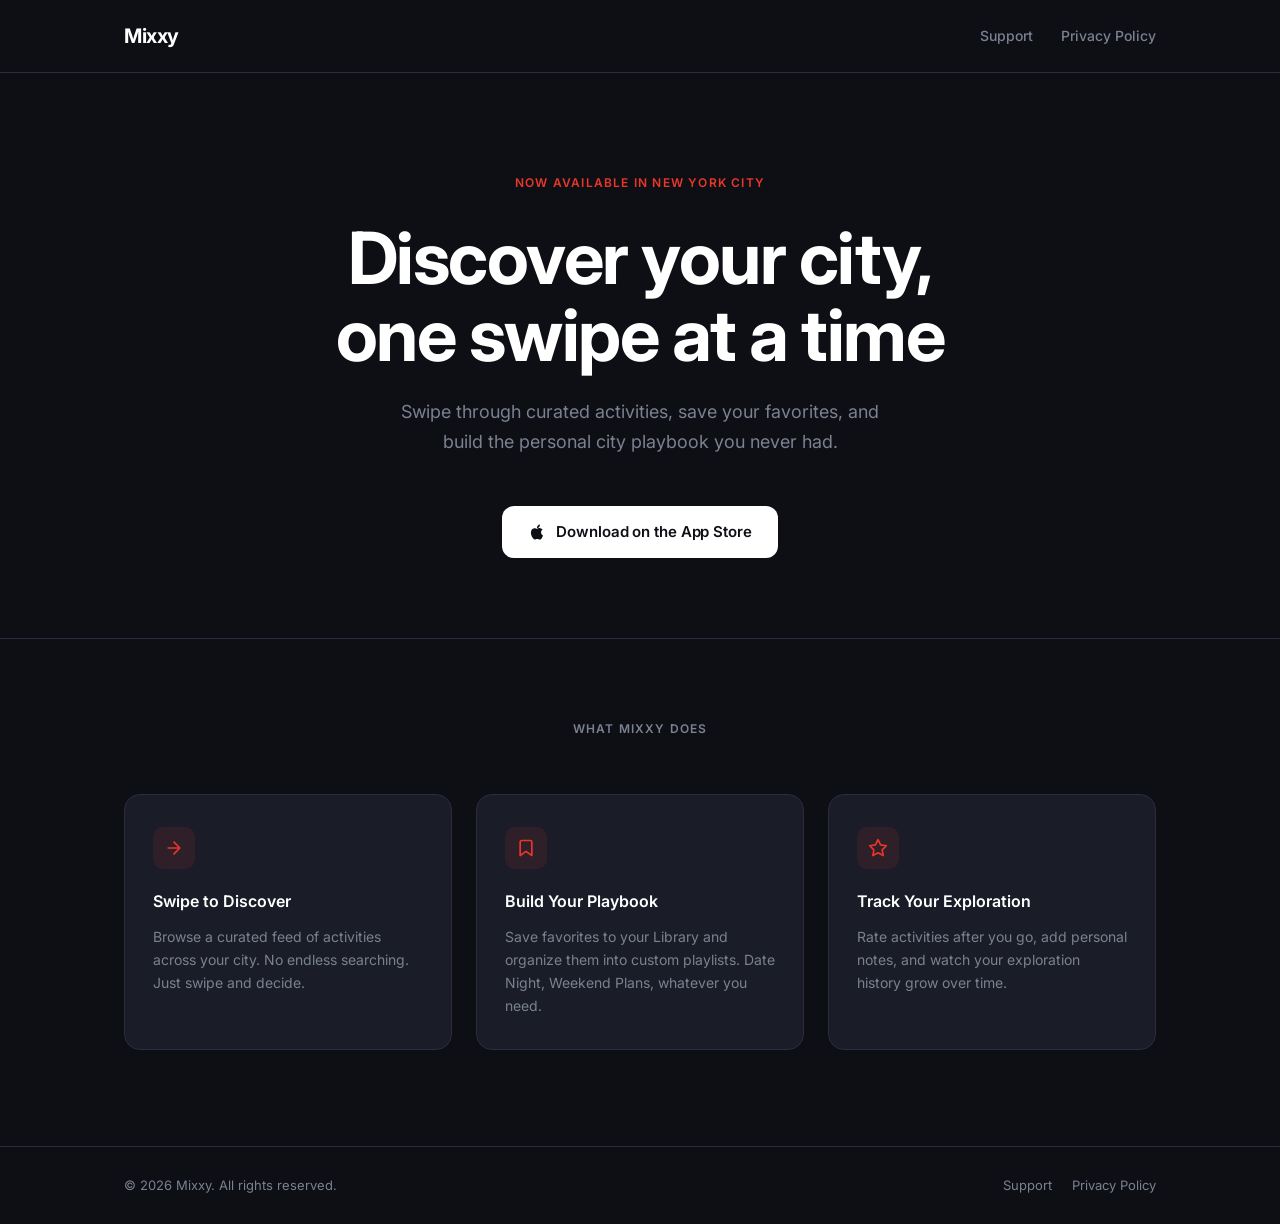
==== index.html @ 192c0338 "feat(pages): add landing, support, privacy pages - add CNAME for custom domain configuration - add i" ====
<!DOCTYPE html>
<html lang="en">
<head>
  <meta charset="UTF-8">
  <meta name="viewport" content="width=device-width, initial-scale=1.0">
  <title>Mixxy — Discover Your City</title>
  <meta name="description" content="Swipe through curated activities, save your favorites, and build the personal city playbook you never had.">
  <link rel="preconnect" href="https://fonts.googleapis.com">
  <link rel="preconnect" href="https://fonts.gstatic.com" crossorigin>
  <link href="https://fonts.googleapis.com/css2?family=Inter:ital,opsz,wght@0,14..32,400;0,14..32,500;0,14..32,600;0,14..32,700;1,14..32,400&display=swap" rel="stylesheet">
  <link rel="stylesheet" href="styles.css">
  <style>
    /* Hero */
    .hero { padding: 96px 0 80px; text-align: center; }
    .hero-eyebrow {
      display: inline-block;
      font-size: 12px;
      font-weight: 600;
      letter-spacing: 0.1em;
      text-transform: uppercase;
      color: #E8372A;
      margin-bottom: 28px;
    }
    .hero h1 {
      font-size: clamp(42px, 7vw, 72px);
      font-weight: 700;
      letter-spacing: -1.5px;
      line-height: 1.06;
      max-width: 760px;
      margin: 0 auto 24px;
    }
    .hero p {
      font-size: 18px;
      color: #7A8190;
      max-width: 480px;
      margin: 0 auto 48px;
      line-height: 1.7;
    }
    .btn-appstore {
      display: inline-flex;
      align-items: center;
      gap: 10px;
      background: #FFFFFF;
      color: #0D0F14;
      padding: 14px 26px;
      border-radius: 12px;
      font-size: 15px;
      font-weight: 600;
      transition: opacity 0.15s;
      letter-spacing: -0.1px;
    }
    .btn-appstore:hover { opacity: 0.88; }

    /* Features */
    .features { padding: 80px 0 96px; border-top: 1px solid #2A2D3E; }
    .features-label {
      text-align: center;
      font-size: 12px;
      font-weight: 600;
      letter-spacing: 0.1em;
      text-transform: uppercase;
      color: #7A8190;
      margin-bottom: 56px;
    }
    .features-grid {
      display: grid;
      grid-template-columns: repeat(3, 1fr);
      gap: 24px;
    }
    .feature {
      background: #1A1D28;
      border: 1px solid #2A2D3E;
      border-radius: 16px;
      padding: 32px 28px;
    }
    .feature-icon {
      width: 42px;
      height: 42px;
      background: rgba(232, 55, 42, 0.1);
      border-radius: 10px;
      display: flex;
      align-items: center;
      justify-content: center;
      color: #E8372A;
      margin-bottom: 20px;
    }
    .feature h3 { font-size: 16px; font-weight: 600; margin-bottom: 10px; }
    .feature p { font-size: 14px; color: #7A8190; line-height: 1.65; }

    @media (max-width: 768px) {
      .features-grid { grid-template-columns: 1fr; }
      .hero { padding: 64px 0 60px; }
    }
  </style>
</head>
<body>

  <nav>
    <div class="container">
      <div class="nav-inner">
        <span class="nav-logo">Mixxy</span>
        <div class="nav-links">
          <a href="/support">Support</a>
          <a href="/privacy">Privacy Policy</a>
        </div>
      </div>
    </div>
  </nav>

  <main>
    <section class="hero">
      <div class="container">
        <span class="hero-eyebrow">Now available in New York City</span>
        <h1>Discover your city,<br>one swipe at a time</h1>
        <p>Swipe through curated activities, save your favorites, and build the personal city playbook you never had.</p>
        <a href="#" class="btn-appstore">
          <svg width="18" height="18" viewBox="0 0 24 24" fill="currentColor" aria-hidden="true">
            <path d="M18.71 19.5c-.83 1.24-1.71 2.45-3.05 2.47-1.34.03-1.77-.79-3.29-.79-1.53 0-2 .77-3.27.82-1.31.05-2.3-1.32-3.14-2.53C4.25 17 2.94 12.45 4.7 9.39c.87-1.52 2.43-2.48 4.12-2.51 1.28-.02 2.5.87 3.29.87.78 0 2.26-1.07 3.8-.91.65.03 2.47.26 3.64 1.98-.09.06-2.17 1.28-2.15 3.81.03 3.02 2.65 4.03 2.68 4.04-.03.07-.42 1.44-1.38 2.83M13 3.5c.73-.83 1.94-1.46 2.94-1.5.13 1.17-.34 2.35-1.04 3.19-.69.85-1.83 1.51-2.95 1.42-.15-1.15.41-2.35 1.05-3.11z"/>
          </svg>
          Download on the App Store
        </a>
      </div>
    </section>

    <section class="features">
      <div class="container">
        <p class="features-label">What Mixxy does</p>
        <div class="features-grid">

          <div class="feature">
            <div class="feature-icon">
              <svg width="20" height="20" viewBox="0 0 24 24" fill="none" stroke="currentColor" stroke-width="2" stroke-linecap="round" stroke-linejoin="round" aria-hidden="true">
                <path d="M5 12h14M12 5l7 7-7 7"/>
              </svg>
            </div>
            <h3>Swipe to Discover</h3>
            <p>Browse a curated feed of activities across your city. No endless searching. Just swipe and decide.</p>
          </div>

          <div class="feature">
            <div class="feature-icon">
              <svg width="20" height="20" viewBox="0 0 24 24" fill="none" stroke="currentColor" stroke-width="2" stroke-linecap="round" stroke-linejoin="round" aria-hidden="true">
                <path d="M19 21l-7-5-7 5V5a2 2 0 0 1 2-2h10a2 2 0 0 1 2 2z"/>
              </svg>
            </div>
            <h3>Build Your Playbook</h3>
            <p>Save favorites to your Library and organize them into custom playlists. Date Night, Weekend Plans, whatever you need.</p>
          </div>

          <div class="feature">
            <div class="feature-icon">
              <svg width="20" height="20" viewBox="0 0 24 24" fill="none" stroke="currentColor" stroke-width="2" stroke-linecap="round" stroke-linejoin="round" aria-hidden="true">
                <polygon points="12 2 15.09 8.26 22 9.27 17 14.14 18.18 21.02 12 17.77 5.82 21.02 7 14.14 2 9.27 8.91 8.26 12 2"/>
              </svg>
            </div>
            <h3>Track Your Exploration</h3>
            <p>Rate activities after you go, add personal notes, and watch your exploration history grow over time.</p>
          </div>

        </div>
      </div>
    </section>
  </main>

  <footer>
    <div class="container">
      <div class="footer-inner">
        <span class="footer-copy">© 2026 Mixxy. All rights reserved.</span>
        <div class="footer-links">
          <a href="/support">Support</a>
          <a href="/privacy">Privacy Policy</a>
        </div>
      </div>
    </div>
  </footer>

</body>
</html>
---- styles.css ----
*, *::before, *::after { box-sizing: border-box; margin: 0; padding: 0; }
html { scroll-behavior: smooth; }
body {
  font-family: 'Inter', -apple-system, BlinkMacSystemFont, 'Segoe UI', sans-serif;
  background: #0D0F14;
  color: #FFFFFF;
  line-height: 1.6;
  -webkit-font-smoothing: antialiased;
}
a { color: inherit; text-decoration: none; }

.container { max-width: 1080px; margin: 0 auto; padding: 0 24px; }

/* Nav */
nav { border-bottom: 1px solid #2A2D3E; padding: 20px 0; }
.nav-inner { display: flex; align-items: center; justify-content: space-between; }
.nav-logo { font-size: 20px; font-weight: 700; letter-spacing: -0.4px; }
.nav-links { display: flex; gap: 28px; }
.nav-links a { color: #7A8190; font-size: 14px; font-weight: 500; transition: color 0.15s; }
.nav-links a:hover { color: #FFFFFF; }

/* Footer */
footer { border-top: 1px solid #2A2D3E; padding: 28px 0; margin-top: auto; }
.footer-inner {
  display: flex;
  align-items: center;
  justify-content: space-between;
  flex-wrap: wrap;
  gap: 12px;
}
.footer-copy { font-size: 13px; color: #7A8190; }
.footer-links { display: flex; gap: 20px; }
.footer-links a { font-size: 13px; color: #7A8190; transition: color 0.15s; }
.footer-links a:hover { color: #FFFFFF; }

/* Prose pages (support, privacy) */
.prose-page { padding: 72px 0 100px; }
.prose-page h1 { font-size: 36px; font-weight: 700; letter-spacing: -0.6px; margin-bottom: 8px; }
.prose-page .page-meta { font-size: 14px; color: #7A8190; margin-bottom: 56px; }
.prose-section { max-width: 680px; }
.prose-section + .prose-section { margin-top: 48px; }
.prose-section h2 {
  font-size: 18px;
  font-weight: 600;
  margin-bottom: 14px;
  color: #FFFFFF;
}
.prose-section p { font-size: 15px; color: #B0B6C3; line-height: 1.75; margin-bottom: 14px; }
.prose-section p:last-child { margin-bottom: 0; }
.prose-section ul { padding-left: 20px; margin-bottom: 14px; }
.prose-section ul li { font-size: 15px; color: #B0B6C3; line-height: 1.75; margin-bottom: 6px; }
.prose-section a { color: #E8372A; text-decoration: underline; text-underline-offset: 3px; }
.prose-section a:hover { color: #FF5545; }

@media (max-width: 600px) {
  .prose-page h1 { font-size: 28px; }
  .nav-links { gap: 18px; }
}
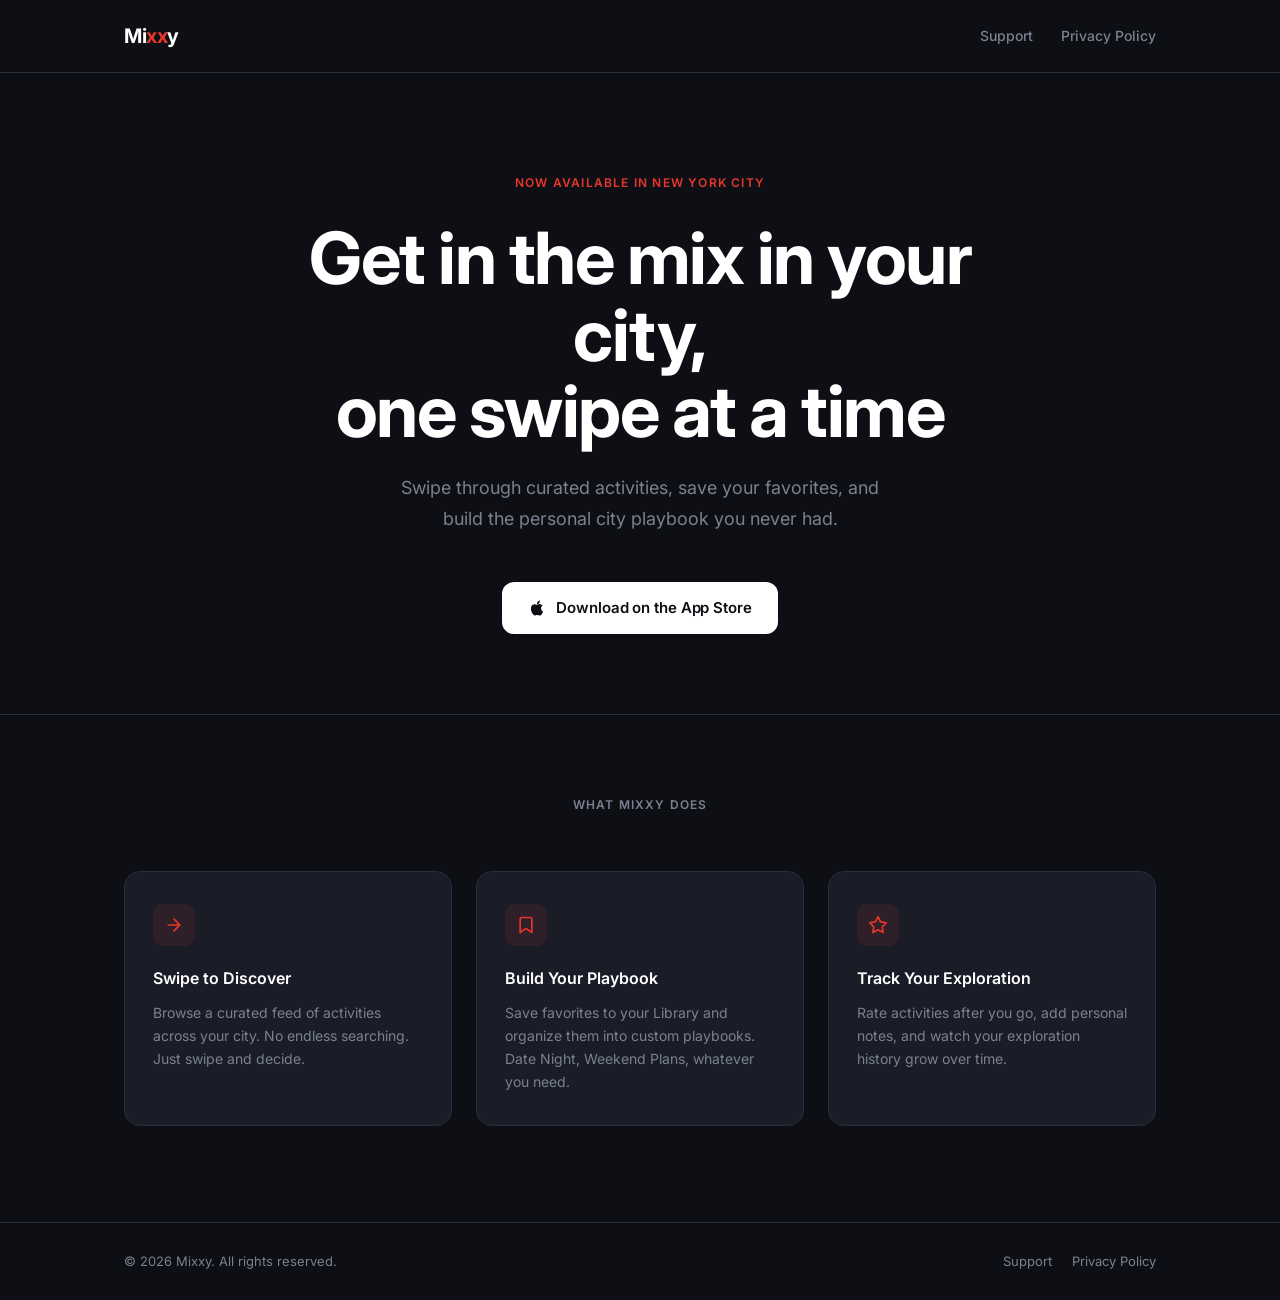
==== commit 60ea908f: "feat(content): update copy, watermark, and header - rename nav-logo to nav-watermark in styles.css a" ====
--- a/index.html
+++ b/index.html
@@ -98,7 +98,7 @@
   <nav>
     <div class="container">
       <div class="nav-inner">
-        <span class="nav-logo">Mixxy</span>
+        <span class="nav-watermark">Mi<span class="nav-watermark-accent">xx</span>y</span>
         <div class="nav-links">
           <a href="/support">Support</a>
           <a href="/privacy">Privacy Policy</a>
@@ -111,7 +111,7 @@
     <section class="hero">
       <div class="container">
         <span class="hero-eyebrow">Now available in New York City</span>
-        <h1>Discover your city,<br>one swipe at a time</h1>
+        <h1>Get in the mix in your city,<br>one swipe at a time</h1>
         <p>Swipe through curated activities, save your favorites, and build the personal city playbook you never had.</p>
         <a href="#" class="btn-appstore">
           <svg width="18" height="18" viewBox="0 0 24 24" fill="currentColor" aria-hidden="true">
@@ -144,7 +144,7 @@
               </svg>
             </div>
             <h3>Build Your Playbook</h3>
-            <p>Save favorites to your Library and organize them into custom playlists. Date Night, Weekend Plans, whatever you need.</p>
+            <p>Save favorites to your Library and organize them into custom playbooks. Date Night, Weekend Plans, whatever you need.</p>
           </div>
 
           <div class="feature">
--- a/styles.css
+++ b/styles.css
@@ -14,7 +14,8 @@
 /* Nav */
 nav { border-bottom: 1px solid #2A2D3E; padding: 20px 0; }
 .nav-inner { display: flex; align-items: center; justify-content: space-between; }
-.nav-logo { font-size: 20px; font-weight: 700; letter-spacing: -0.4px; }
+.nav-watermark { font-size: 20px; font-weight: 700; letter-spacing: -0.4px; }
+.nav-watermark-accent { color: #E8372A; }
 .nav-links { display: flex; gap: 28px; }
 .nav-links a { color: #7A8190; font-size: 14px; font-weight: 500; transition: color 0.15s; }
 .nav-links a:hover { color: #FFFFFF; }
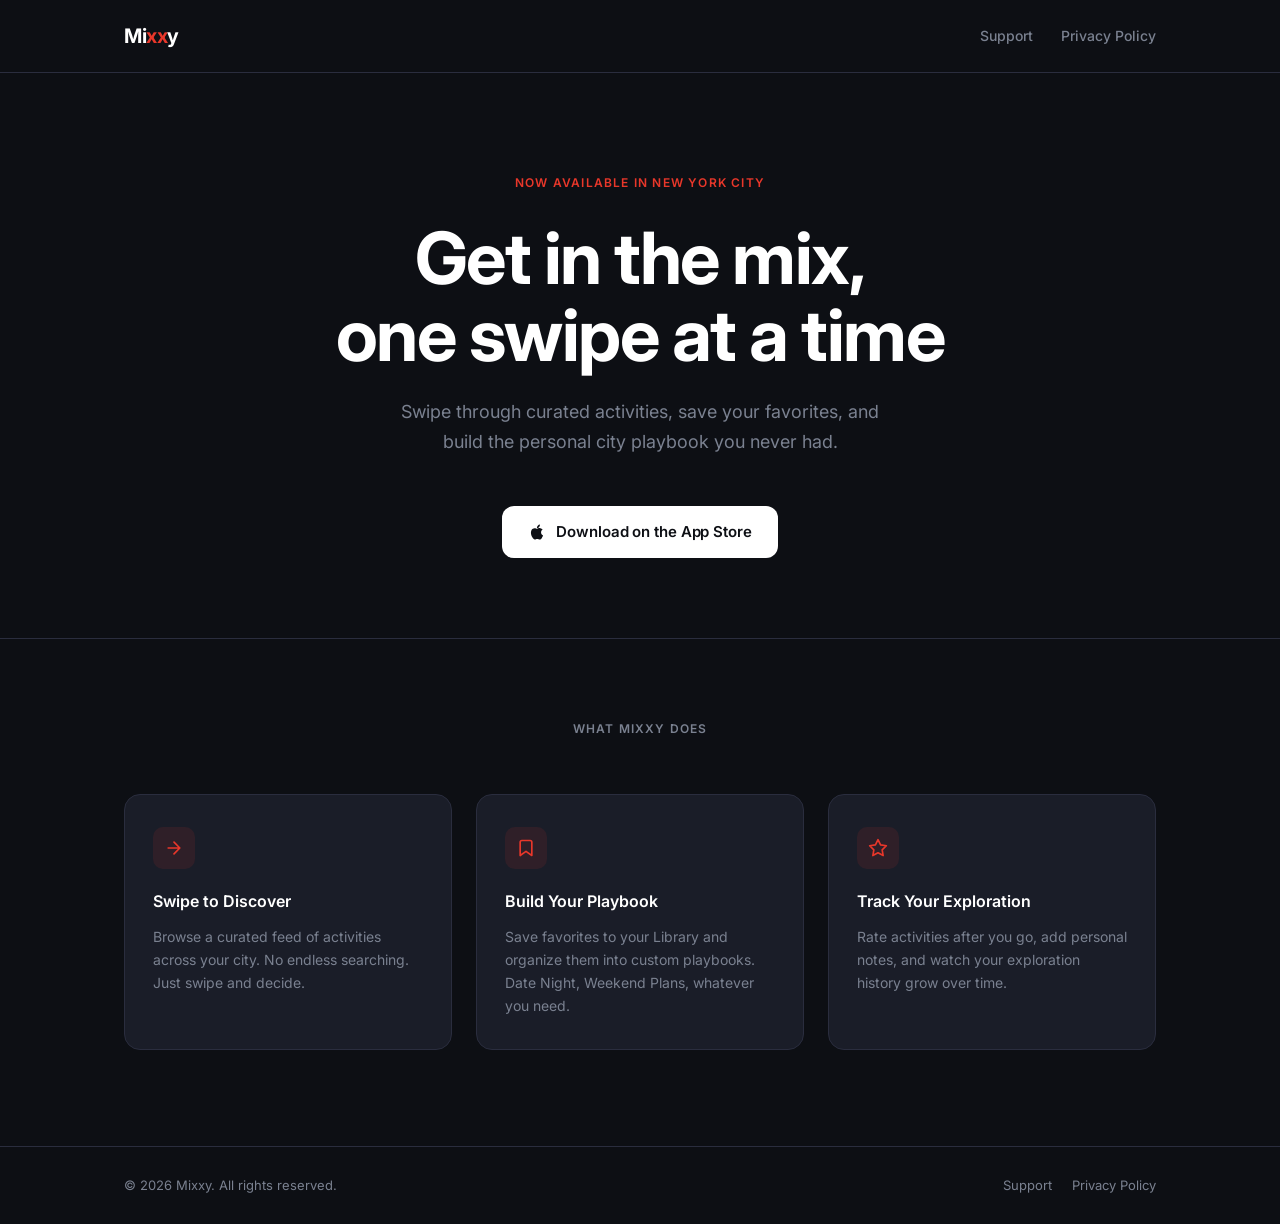
==== commit 4835cc9f: "style(hero): simplify headline copy" ====
--- a/index.html
+++ b/index.html
@@ -111,7 +111,7 @@
     <section class="hero">
       <div class="container">
         <span class="hero-eyebrow">Now available in New York City</span>
-        <h1>Get in the mix in your city,<br>one swipe at a time</h1>
+        <h1>Get in the mix,<br /> one swipe at a time</h1>
         <p>Swipe through curated activities, save your favorites, and build the personal city playbook you never had.</p>
         <a href="#" class="btn-appstore">
           <svg width="18" height="18" viewBox="0 0 24 24" fill="currentColor" aria-hidden="true">
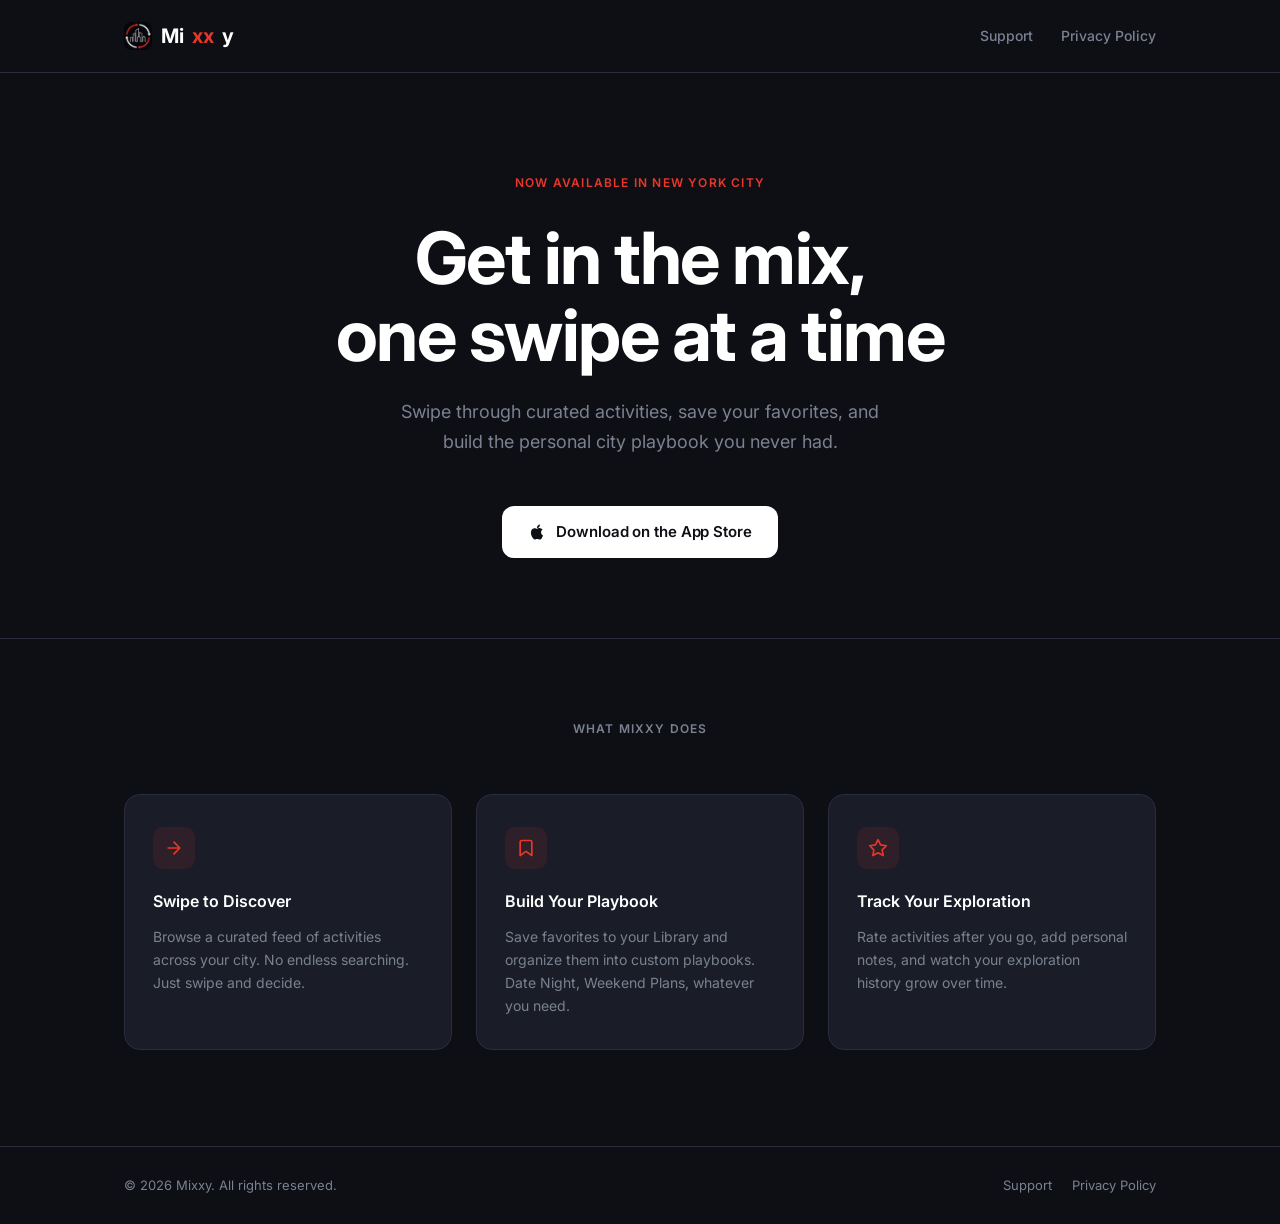
==== commit 4cf02d04: "feat(brand): add app icon favicon and nav logo - add icon and favicon image assets to the project - " ====
--- a/index.html
+++ b/index.html
@@ -3,6 +3,8 @@
 <head>
   <meta charset="UTF-8">
   <meta name="viewport" content="width=device-width, initial-scale=1.0">
+  <link rel="icon" type="image/png" href="/assets/favicon.png">
+  <link rel="apple-touch-icon" href="/assets/icon.png">
   <title>Mixxy — Discover Your City</title>
   <meta name="description" content="Swipe through curated activities, save your favorites, and build the personal city playbook you never had.">
   <link rel="preconnect" href="https://fonts.googleapis.com">
@@ -98,7 +100,7 @@
   <nav>
     <div class="container">
       <div class="nav-inner">
-        <span class="nav-watermark">Mi<span class="nav-watermark-accent">xx</span>y</span>
+        <span class="nav-watermark"><img src="/assets/icon.png" alt="" class="nav-logo">Mi<span class="nav-watermark-accent">xx</span>y</span>
         <div class="nav-links">
           <a href="/support">Support</a>
           <a href="/privacy">Privacy Policy</a>
--- a/styles.css
+++ b/styles.css
@@ -14,7 +14,8 @@
 /* Nav */
 nav { border-bottom: 1px solid #2A2D3E; padding: 20px 0; }
 .nav-inner { display: flex; align-items: center; justify-content: space-between; }
-.nav-watermark { font-size: 20px; font-weight: 700; letter-spacing: -0.4px; }
+.nav-watermark { display: inline-flex; align-items: center; gap: 9px; font-size: 20px; font-weight: 700; letter-spacing: -0.4px; }
+.nav-logo { width: 28px; height: 28px; border-radius: 7px; display: block; }
 .nav-watermark-accent { color: #E8372A; }
 .nav-links { display: flex; gap: 28px; }
 .nav-links a { color: #7A8190; font-size: 14px; font-weight: 500; transition: color 0.15s; }
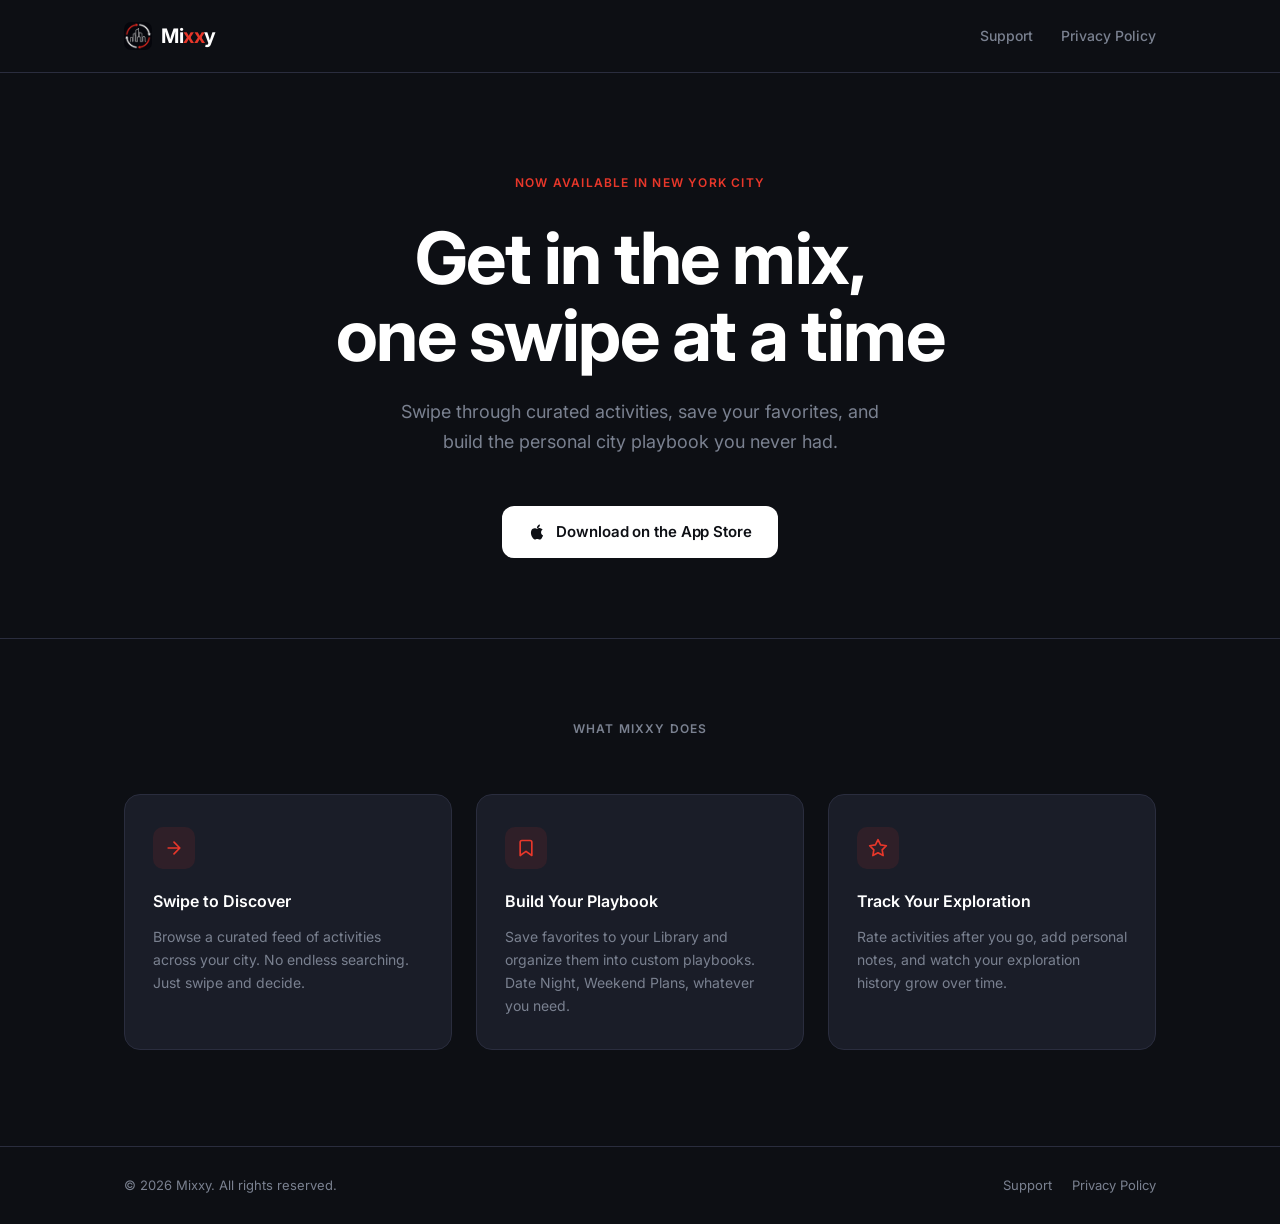
==== commit 70bfec4c: "fix: footer layout, nav states, prose structure - fix body flex layout so footer sticks to bottom of" ====
--- a/index.html
+++ b/index.html
@@ -89,9 +89,14 @@
     .feature h3 { font-size: 16px; font-weight: 600; margin-bottom: 10px; }
     .feature p { font-size: 14px; color: #7A8190; line-height: 1.65; }
 
+    @media (max-width: 900px) {
+      .features-grid { grid-template-columns: repeat(2, 1fr); }
+    }
     @media (max-width: 768px) {
+      .hero { padding: 64px 0 60px; }
+    }
+    @media (max-width: 520px) {
       .features-grid { grid-template-columns: 1fr; }
-      .hero { padding: 64px 0 60px; }
     }
   </style>
 </head>
@@ -100,7 +105,7 @@
   <nav>
     <div class="container">
       <div class="nav-inner">
-        <span class="nav-watermark"><img src="/assets/icon.png" alt="" class="nav-logo">Mi<span class="nav-watermark-accent">xx</span>y</span>
+        <span class="nav-watermark"><img src="/assets/icon.png" alt="" class="nav-logo"><span class="nav-wordmark">Mi<span class="nav-watermark-accent">xx</span>y</span></span>
         <div class="nav-links">
           <a href="/support">Support</a>
           <a href="/privacy">Privacy Policy</a>
--- a/styles.css
+++ b/styles.css
@@ -6,7 +6,11 @@
   color: #FFFFFF;
   line-height: 1.6;
   -webkit-font-smoothing: antialiased;
+  display: flex;
+  flex-direction: column;
+  min-height: 100vh;
 }
+main { flex: 1; }
 a { color: inherit; text-decoration: none; }
 
 .container { max-width: 1080px; margin: 0 auto; padding: 0 24px; }
@@ -14,12 +18,14 @@
 /* Nav */
 nav { border-bottom: 1px solid #2A2D3E; padding: 20px 0; }
 .nav-inner { display: flex; align-items: center; justify-content: space-between; }
-.nav-watermark { display: inline-flex; align-items: center; gap: 9px; font-size: 20px; font-weight: 700; letter-spacing: -0.4px; }
+.nav-watermark { display: inline-flex; align-items: center; gap: 9px; }
+.nav-wordmark { font-size: 20px; font-weight: 700; letter-spacing: -0.4px; }
 .nav-logo { width: 28px; height: 28px; border-radius: 7px; display: block; }
 .nav-watermark-accent { color: #E8372A; }
 .nav-links { display: flex; gap: 28px; }
 .nav-links a { color: #7A8190; font-size: 14px; font-weight: 500; transition: color 0.15s; }
 .nav-links a:hover { color: #FFFFFF; }
+.nav-links a[aria-current="page"] { color: #FFFFFF; }
 
 /* Footer */
 footer { border-top: 1px solid #2A2D3E; padding: 28px 0; margin-top: auto; }
@@ -47,6 +53,23 @@
   margin-bottom: 14px;
   color: #FFFFFF;
 }
+.prose-section h3 {
+  font-size: 13px;
+  font-weight: 600;
+  letter-spacing: 0.06em;
+  text-transform: uppercase;
+  color: #7A8190;
+  margin-top: 28px;
+  margin-bottom: 10px;
+}
+.prose-label {
+  font-size: 12px;
+  font-weight: 600;
+  letter-spacing: 0.1em;
+  text-transform: uppercase;
+  color: #7A8190;
+  margin-bottom: 32px;
+}
 .prose-section p { font-size: 15px; color: #B0B6C3; line-height: 1.75; margin-bottom: 14px; }
 .prose-section p:last-child { margin-bottom: 0; }
 .prose-section ul { padding-left: 20px; margin-bottom: 14px; }
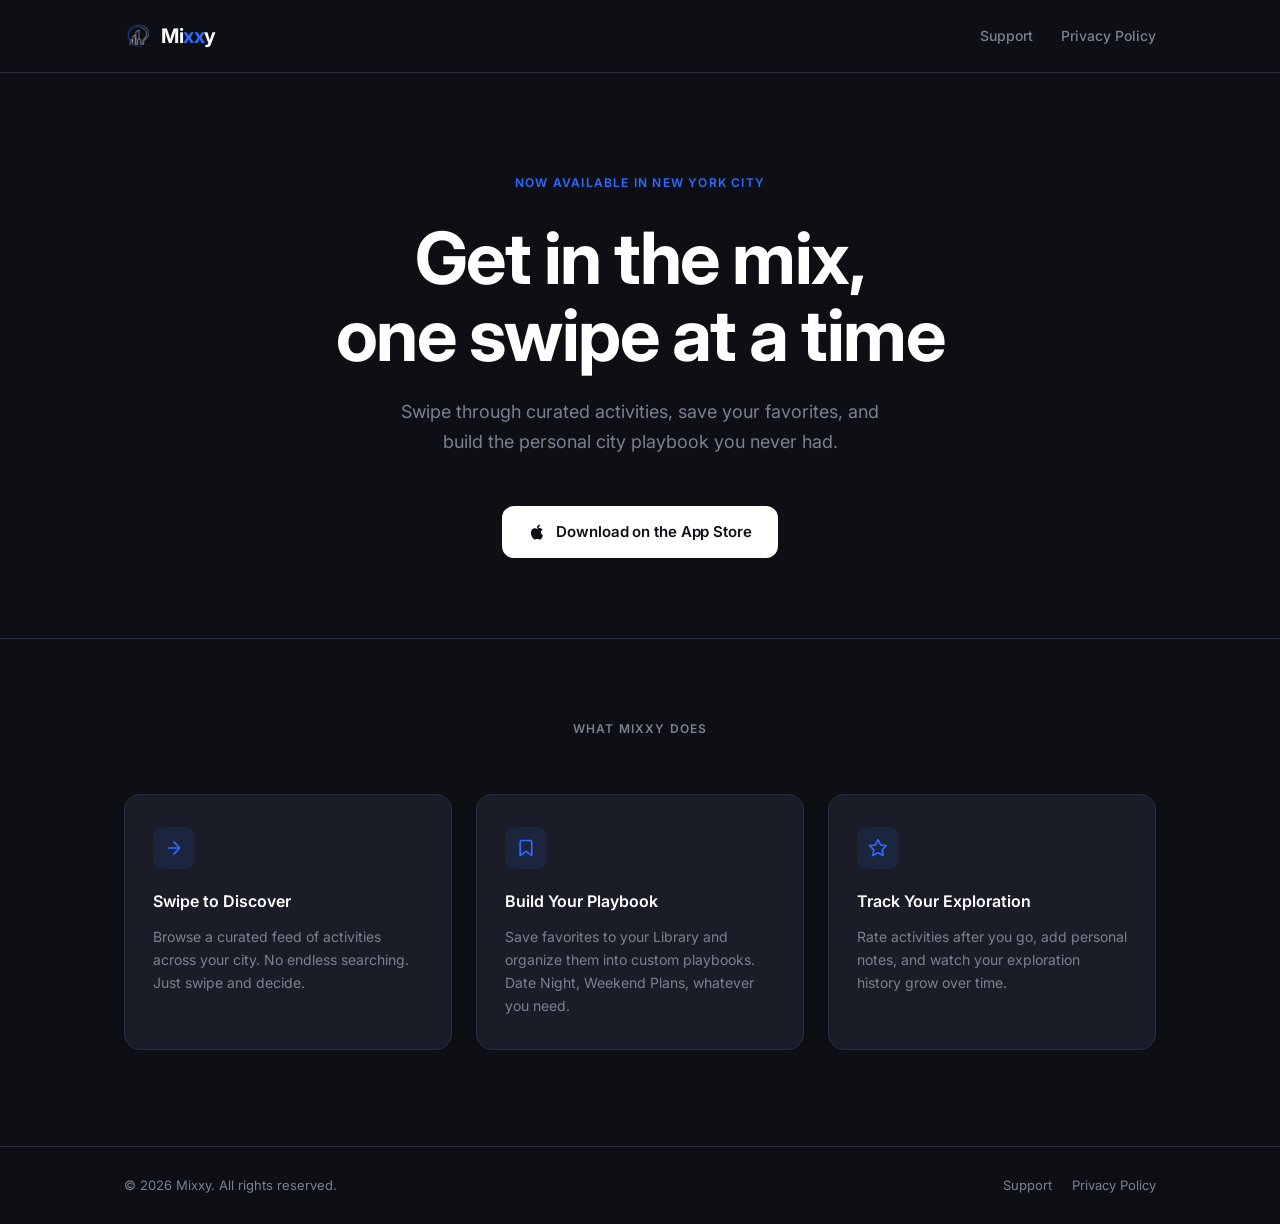
==== commit 4ef9833e: "style: change accent color to #2f6bff - replace #e8372a with #2f6bff in index.html, styles.css and s" ====
--- a/index.html
+++ b/index.html
@@ -1,185 +1,269 @@
-<!DOCTYPE html>
+<!doctype html>
 <html lang="en">
-<head>
-  <meta charset="UTF-8">
-  <meta name="viewport" content="width=device-width, initial-scale=1.0">
-  <link rel="icon" type="image/png" href="/assets/favicon.png">
-  <link rel="apple-touch-icon" href="/assets/icon.png">
-  <title>Mixxy — Discover Your City</title>
-  <meta name="description" content="Swipe through curated activities, save your favorites, and build the personal city playbook you never had.">
-  <link rel="preconnect" href="https://fonts.googleapis.com">
-  <link rel="preconnect" href="https://fonts.gstatic.com" crossorigin>
-  <link href="https://fonts.googleapis.com/css2?family=Inter:ital,opsz,wght@0,14..32,400;0,14..32,500;0,14..32,600;0,14..32,700;1,14..32,400&display=swap" rel="stylesheet">
-  <link rel="stylesheet" href="styles.css">
-  <style>
-    /* Hero */
-    .hero { padding: 96px 0 80px; text-align: center; }
-    .hero-eyebrow {
-      display: inline-block;
-      font-size: 12px;
-      font-weight: 600;
-      letter-spacing: 0.1em;
-      text-transform: uppercase;
-      color: #E8372A;
-      margin-bottom: 28px;
-    }
-    .hero h1 {
-      font-size: clamp(42px, 7vw, 72px);
-      font-weight: 700;
-      letter-spacing: -1.5px;
-      line-height: 1.06;
-      max-width: 760px;
-      margin: 0 auto 24px;
-    }
-    .hero p {
-      font-size: 18px;
-      color: #7A8190;
-      max-width: 480px;
-      margin: 0 auto 48px;
-      line-height: 1.7;
-    }
-    .btn-appstore {
-      display: inline-flex;
-      align-items: center;
-      gap: 10px;
-      background: #FFFFFF;
-      color: #0D0F14;
-      padding: 14px 26px;
-      border-radius: 12px;
-      font-size: 15px;
-      font-weight: 600;
-      transition: opacity 0.15s;
-      letter-spacing: -0.1px;
-    }
-    .btn-appstore:hover { opacity: 0.88; }
-
-    /* Features */
-    .features { padding: 80px 0 96px; border-top: 1px solid #2A2D3E; }
-    .features-label {
-      text-align: center;
-      font-size: 12px;
-      font-weight: 600;
-      letter-spacing: 0.1em;
-      text-transform: uppercase;
-      color: #7A8190;
-      margin-bottom: 56px;
-    }
-    .features-grid {
-      display: grid;
-      grid-template-columns: repeat(3, 1fr);
-      gap: 24px;
-    }
-    .feature {
-      background: #1A1D28;
-      border: 1px solid #2A2D3E;
-      border-radius: 16px;
-      padding: 32px 28px;
-    }
-    .feature-icon {
-      width: 42px;
-      height: 42px;
-      background: rgba(232, 55, 42, 0.1);
-      border-radius: 10px;
-      display: flex;
-      align-items: center;
-      justify-content: center;
-      color: #E8372A;
-      margin-bottom: 20px;
-    }
-    .feature h3 { font-size: 16px; font-weight: 600; margin-bottom: 10px; }
-    .feature p { font-size: 14px; color: #7A8190; line-height: 1.65; }
-
-    @media (max-width: 900px) {
-      .features-grid { grid-template-columns: repeat(2, 1fr); }
-    }
-    @media (max-width: 768px) {
-      .hero { padding: 64px 0 60px; }
-    }
-    @media (max-width: 520px) {
-      .features-grid { grid-template-columns: 1fr; }
-    }
-  </style>
-</head>
-<body>
-
-  <nav>
-    <div class="container">
-      <div class="nav-inner">
-        <span class="nav-watermark"><img src="/assets/icon.png" alt="" class="nav-logo"><span class="nav-wordmark">Mi<span class="nav-watermark-accent">xx</span>y</span></span>
-        <div class="nav-links">
-          <a href="/support">Support</a>
-          <a href="/privacy">Privacy Policy</a>
+  <head>
+    <meta charset="UTF-8" />
+    <meta name="viewport" content="width=device-width, initial-scale=1.0" />
+    <link rel="icon" type="image/png" href="/assets/favicon.png" />
+    <link rel="apple-touch-icon" href="/assets/icon.png" />
+    <title>Mixxy</title>
+    <meta
+      name="description"
+      content="Swipe through curated activities, save your favorites, and build the personal city playbook you never had."
+    />
+    <link rel="preconnect" href="https://fonts.googleapis.com" />
+    <link rel="preconnect" href="https://fonts.gstatic.com" crossorigin />
+    <link
+      href="https://fonts.googleapis.com/css2?family=Inter:ital,opsz,wght@0,14..32,400;0,14..32,500;0,14..32,600;0,14..32,700;1,14..32,400&display=swap"
+      rel="stylesheet"
+    />
+    <link rel="stylesheet" href="styles.css" />
+    <style>
+      /* Hero */
+      .hero {
+        padding: 96px 0 80px;
+        text-align: center;
+      }
+      .hero-eyebrow {
+        display: inline-block;
+        font-size: 12px;
+        font-weight: 600;
+        letter-spacing: 0.1em;
+        text-transform: uppercase;
+        color: #2f6bff;
+        margin-bottom: 28px;
+      }
+      .hero h1 {
+        font-size: clamp(42px, 7vw, 72px);
+        font-weight: 700;
+        letter-spacing: -1.5px;
+        line-height: 1.06;
+        max-width: 760px;
+        margin: 0 auto 24px;
+      }
+      .hero p {
+        font-size: 18px;
+        color: #7a8190;
+        max-width: 480px;
+        margin: 0 auto 48px;
+        line-height: 1.7;
+      }
+      .btn-appstore {
+        display: inline-flex;
+        align-items: center;
+        gap: 10px;
+        background: #ffffff;
+        color: #0d0f14;
+        padding: 14px 26px;
+        border-radius: 12px;
+        font-size: 15px;
+        font-weight: 600;
+        transition: opacity 0.15s;
+        letter-spacing: -0.1px;
+      }
+      .btn-appstore:hover {
+        opacity: 0.88;
+      }
+
+      /* Features */
+      .features {
+        padding: 80px 0 96px;
+        border-top: 1px solid #2a2d3e;
+      }
+      .features-label {
+        text-align: center;
+        font-size: 12px;
+        font-weight: 600;
+        letter-spacing: 0.1em;
+        text-transform: uppercase;
+        color: #7a8190;
+        margin-bottom: 56px;
+      }
+      .features-grid {
+        display: grid;
+        grid-template-columns: repeat(3, 1fr);
+        gap: 24px;
+      }
+      .feature {
+        background: #1a1d28;
+        border: 1px solid #2a2d3e;
+        border-radius: 16px;
+        padding: 32px 28px;
+      }
+      .feature-icon {
+        width: 42px;
+        height: 42px;
+        background: rgba(47, 107, 255, 0.1);
+        border-radius: 10px;
+        display: flex;
+        align-items: center;
+        justify-content: center;
+        color: #2f6bff;
+        margin-bottom: 20px;
+      }
+      .feature h3 {
+        font-size: 16px;
+        font-weight: 600;
+        margin-bottom: 10px;
+      }
+      .feature p {
+        font-size: 14px;
+        color: #7a8190;
+        line-height: 1.65;
+      }
+
+      @media (max-width: 900px) {
+        .features-grid {
+          grid-template-columns: repeat(2, 1fr);
+        }
+      }
+      @media (max-width: 768px) {
+        .hero {
+          padding: 64px 0 60px;
+        }
+      }
+      @media (max-width: 520px) {
+        .features-grid {
+          grid-template-columns: 1fr;
+        }
+      }
+    </style>
+  </head>
+  <body>
+    <nav>
+      <div class="container">
+        <div class="nav-inner">
+          <span class="nav-watermark"
+            ><img src="/assets/icon.png" alt="" class="nav-logo" /><span
+              class="nav-wordmark"
+              >Mi<span class="nav-watermark-accent">xx</span>y</span
+            ></span
+          >
+          <div class="nav-links">
+            <a href="/support">Support</a>
+            <a href="/privacy">Privacy Policy</a>
+          </div>
         </div>
       </div>
-    </div>
-  </nav>
-
-  <main>
-    <section class="hero">
+    </nav>
+
+    <main>
+      <section class="hero">
+        <div class="container">
+          <span class="hero-eyebrow">Now available in New York City</span>
+          <h1>
+            Get in the mix,<br />
+            one swipe at a time
+          </h1>
+          <p>
+            Swipe through curated activities, save your favorites, and build the
+            personal city playbook you never had.
+          </p>
+          <a href="#" class="btn-appstore">
+            <svg
+              width="18"
+              height="18"
+              viewBox="0 0 24 24"
+              fill="currentColor"
+              aria-hidden="true"
+            >
+              <path
+                d="M18.71 19.5c-.83 1.24-1.71 2.45-3.05 2.47-1.34.03-1.77-.79-3.29-.79-1.53 0-2 .77-3.27.82-1.31.05-2.3-1.32-3.14-2.53C4.25 17 2.94 12.45 4.7 9.39c.87-1.52 2.43-2.48 4.12-2.51 1.28-.02 2.5.87 3.29.87.78 0 2.26-1.07 3.8-.91.65.03 2.47.26 3.64 1.98-.09.06-2.17 1.28-2.15 3.81.03 3.02 2.65 4.03 2.68 4.04-.03.07-.42 1.44-1.38 2.83M13 3.5c.73-.83 1.94-1.46 2.94-1.5.13 1.17-.34 2.35-1.04 3.19-.69.85-1.83 1.51-2.95 1.42-.15-1.15.41-2.35 1.05-3.11z"
+              />
+            </svg>
+            Download on the App Store
+          </a>
+        </div>
+      </section>
+
+      <section class="features">
+        <div class="container">
+          <p class="features-label">What Mixxy does</p>
+          <div class="features-grid">
+            <div class="feature">
+              <div class="feature-icon">
+                <svg
+                  width="20"
+                  height="20"
+                  viewBox="0 0 24 24"
+                  fill="none"
+                  stroke="currentColor"
+                  stroke-width="2"
+                  stroke-linecap="round"
+                  stroke-linejoin="round"
+                  aria-hidden="true"
+                >
+                  <path d="M5 12h14M12 5l7 7-7 7" />
+                </svg>
+              </div>
+              <h3>Swipe to Discover</h3>
+              <p>
+                Browse a curated feed of activities across your city. No endless
+                searching. Just swipe and decide.
+              </p>
+            </div>
+
+            <div class="feature">
+              <div class="feature-icon">
+                <svg
+                  width="20"
+                  height="20"
+                  viewBox="0 0 24 24"
+                  fill="none"
+                  stroke="currentColor"
+                  stroke-width="2"
+                  stroke-linecap="round"
+                  stroke-linejoin="round"
+                  aria-hidden="true"
+                >
+                  <path d="M19 21l-7-5-7 5V5a2 2 0 0 1 2-2h10a2 2 0 0 1 2 2z" />
+                </svg>
+              </div>
+              <h3>Build Your Playbook</h3>
+              <p>
+                Save favorites to your Library and organize them into custom
+                playbooks. Date Night, Weekend Plans, whatever you need.
+              </p>
+            </div>
+
+            <div class="feature">
+              <div class="feature-icon">
+                <svg
+                  width="20"
+                  height="20"
+                  viewBox="0 0 24 24"
+                  fill="none"
+                  stroke="currentColor"
+                  stroke-width="2"
+                  stroke-linecap="round"
+                  stroke-linejoin="round"
+                  aria-hidden="true"
+                >
+                  <polygon
+                    points="12 2 15.09 8.26 22 9.27 17 14.14 18.18 21.02 12 17.77 5.82 21.02 7 14.14 2 9.27 8.91 8.26 12 2"
+                  />
+                </svg>
+              </div>
+              <h3>Track Your Exploration</h3>
+              <p>
+                Rate activities after you go, add personal notes, and watch your
+                exploration history grow over time.
+              </p>
+            </div>
+          </div>
+        </div>
+      </section>
+    </main>
+
+    <footer>
       <div class="container">
-        <span class="hero-eyebrow">Now available in New York City</span>
-        <h1>Get in the mix,<br /> one swipe at a time</h1>
-        <p>Swipe through curated activities, save your favorites, and build the personal city playbook you never had.</p>
-        <a href="#" class="btn-appstore">
-          <svg width="18" height="18" viewBox="0 0 24 24" fill="currentColor" aria-hidden="true">
-            <path d="M18.71 19.5c-.83 1.24-1.71 2.45-3.05 2.47-1.34.03-1.77-.79-3.29-.79-1.53 0-2 .77-3.27.82-1.31.05-2.3-1.32-3.14-2.53C4.25 17 2.94 12.45 4.7 9.39c.87-1.52 2.43-2.48 4.12-2.51 1.28-.02 2.5.87 3.29.87.78 0 2.26-1.07 3.8-.91.65.03 2.47.26 3.64 1.98-.09.06-2.17 1.28-2.15 3.81.03 3.02 2.65 4.03 2.68 4.04-.03.07-.42 1.44-1.38 2.83M13 3.5c.73-.83 1.94-1.46 2.94-1.5.13 1.17-.34 2.35-1.04 3.19-.69.85-1.83 1.51-2.95 1.42-.15-1.15.41-2.35 1.05-3.11z"/>
-          </svg>
-          Download on the App Store
-        </a>
+        <div class="footer-inner">
+          <span class="footer-copy">© 2026 Mixxy. All rights reserved.</span>
+          <div class="footer-links">
+            <a href="/support">Support</a>
+            <a href="/privacy">Privacy Policy</a>
+          </div>
+        </div>
       </div>
-    </section>
-
-    <section class="features">
-      <div class="container">
-        <p class="features-label">What Mixxy does</p>
-        <div class="features-grid">
-
-          <div class="feature">
-            <div class="feature-icon">
-              <svg width="20" height="20" viewBox="0 0 24 24" fill="none" stroke="currentColor" stroke-width="2" stroke-linecap="round" stroke-linejoin="round" aria-hidden="true">
-                <path d="M5 12h14M12 5l7 7-7 7"/>
-              </svg>
-            </div>
-            <h3>Swipe to Discover</h3>
-            <p>Browse a curated feed of activities across your city. No endless searching. Just swipe and decide.</p>
-          </div>
-
-          <div class="feature">
-            <div class="feature-icon">
-              <svg width="20" height="20" viewBox="0 0 24 24" fill="none" stroke="currentColor" stroke-width="2" stroke-linecap="round" stroke-linejoin="round" aria-hidden="true">
-                <path d="M19 21l-7-5-7 5V5a2 2 0 0 1 2-2h10a2 2 0 0 1 2 2z"/>
-              </svg>
-            </div>
-            <h3>Build Your Playbook</h3>
-            <p>Save favorites to your Library and organize them into custom playbooks. Date Night, Weekend Plans, whatever you need.</p>
-          </div>
-
-          <div class="feature">
-            <div class="feature-icon">
-              <svg width="20" height="20" viewBox="0 0 24 24" fill="none" stroke="currentColor" stroke-width="2" stroke-linecap="round" stroke-linejoin="round" aria-hidden="true">
-                <polygon points="12 2 15.09 8.26 22 9.27 17 14.14 18.18 21.02 12 17.77 5.82 21.02 7 14.14 2 9.27 8.91 8.26 12 2"/>
-              </svg>
-            </div>
-            <h3>Track Your Exploration</h3>
-            <p>Rate activities after you go, add personal notes, and watch your exploration history grow over time.</p>
-          </div>
-
-        </div>
-      </div>
-    </section>
-  </main>
-
-  <footer>
-    <div class="container">
-      <div class="footer-inner">
-        <span class="footer-copy">© 2026 Mixxy. All rights reserved.</span>
-        <div class="footer-links">
-          <a href="/support">Support</a>
-          <a href="/privacy">Privacy Policy</a>
-        </div>
-      </div>
-    </div>
-  </footer>
-
-</body>
+    </footer>
+  </body>
 </html>
--- a/styles.css
+++ b/styles.css
@@ -1,34 +1,94 @@
-*, *::before, *::after { box-sizing: border-box; margin: 0; padding: 0; }
-html { scroll-behavior: smooth; }
+*,
+*::before,
+*::after {
+  box-sizing: border-box;
+  margin: 0;
+  padding: 0;
+}
+html {
+  scroll-behavior: smooth;
+}
 body {
-  font-family: 'Inter', -apple-system, BlinkMacSystemFont, 'Segoe UI', sans-serif;
-  background: #0D0F14;
-  color: #FFFFFF;
+  font-family:
+    "Inter",
+    -apple-system,
+    BlinkMacSystemFont,
+    "Segoe UI",
+    sans-serif;
+  background: #0d0f14;
+  color: #ffffff;
   line-height: 1.6;
   -webkit-font-smoothing: antialiased;
   display: flex;
   flex-direction: column;
   min-height: 100vh;
 }
-main { flex: 1; }
-a { color: inherit; text-decoration: none; }
+main {
+  flex: 1;
+}
+a {
+  color: inherit;
+  text-decoration: none;
+}
 
-.container { max-width: 1080px; margin: 0 auto; padding: 0 24px; }
+.container {
+  max-width: 1080px;
+  margin: 0 auto;
+  padding: 0 24px;
+}
 
 /* Nav */
-nav { border-bottom: 1px solid #2A2D3E; padding: 20px 0; }
-.nav-inner { display: flex; align-items: center; justify-content: space-between; }
-.nav-watermark { display: inline-flex; align-items: center; gap: 9px; }
-.nav-wordmark { font-size: 20px; font-weight: 700; letter-spacing: -0.4px; }
-.nav-logo { width: 28px; height: 28px; border-radius: 7px; display: block; }
-.nav-watermark-accent { color: #E8372A; }
-.nav-links { display: flex; gap: 28px; }
-.nav-links a { color: #7A8190; font-size: 14px; font-weight: 500; transition: color 0.15s; }
-.nav-links a:hover { color: #FFFFFF; }
-.nav-links a[aria-current="page"] { color: #FFFFFF; }
+nav {
+  border-bottom: 1px solid #2a2d3e;
+  padding: 20px 0;
+}
+.nav-inner {
+  display: flex;
+  align-items: center;
+  justify-content: space-between;
+}
+.nav-watermark {
+  display: inline-flex;
+  align-items: center;
+  gap: 9px;
+}
+.nav-wordmark {
+  font-size: 20px;
+  font-weight: 700;
+  letter-spacing: -0.4px;
+}
+.nav-logo {
+  width: 28px;
+  height: 28px;
+  border-radius: 7px;
+  display: block;
+}
+.nav-watermark-accent {
+  color: #2f6bff;
+}
+.nav-links {
+  display: flex;
+  gap: 28px;
+}
+.nav-links a {
+  color: #7a8190;
+  font-size: 14px;
+  font-weight: 500;
+  transition: color 0.15s;
+}
+.nav-links a:hover {
+  color: #ffffff;
+}
+.nav-links a[aria-current="page"] {
+  color: #ffffff;
+}
 
 /* Footer */
-footer { border-top: 1px solid #2A2D3E; padding: 28px 0; margin-top: auto; }
+footer {
+  border-top: 1px solid #2a2d3e;
+  padding: 28px 0;
+  margin-top: auto;
+}
 .footer-inner {
   display: flex;
   align-items: center;
@@ -36,29 +96,56 @@
   flex-wrap: wrap;
   gap: 12px;
 }
-.footer-copy { font-size: 13px; color: #7A8190; }
-.footer-links { display: flex; gap: 20px; }
-.footer-links a { font-size: 13px; color: #7A8190; transition: color 0.15s; }
-.footer-links a:hover { color: #FFFFFF; }
+.footer-copy {
+  font-size: 13px;
+  color: #7a8190;
+}
+.footer-links {
+  display: flex;
+  gap: 20px;
+}
+.footer-links a {
+  font-size: 13px;
+  color: #7a8190;
+  transition: color 0.15s;
+}
+.footer-links a:hover {
+  color: #ffffff;
+}
 
 /* Prose pages (support, privacy) */
-.prose-page { padding: 72px 0 100px; }
-.prose-page h1 { font-size: 36px; font-weight: 700; letter-spacing: -0.6px; margin-bottom: 8px; }
-.prose-page .page-meta { font-size: 14px; color: #7A8190; margin-bottom: 56px; }
-.prose-section { max-width: 680px; }
-.prose-section + .prose-section { margin-top: 48px; }
+.prose-page {
+  padding: 72px 0 100px;
+}
+.prose-page h1 {
+  font-size: 36px;
+  font-weight: 700;
+  letter-spacing: -0.6px;
+  margin-bottom: 8px;
+}
+.prose-page .page-meta {
+  font-size: 14px;
+  color: #7a8190;
+  margin-bottom: 56px;
+}
+.prose-section {
+  max-width: 680px;
+}
+.prose-section + .prose-section {
+  margin-top: 48px;
+}
 .prose-section h2 {
   font-size: 18px;
   font-weight: 600;
   margin-bottom: 14px;
-  color: #FFFFFF;
+  color: #ffffff;
 }
 .prose-section h3 {
   font-size: 13px;
   font-weight: 600;
   letter-spacing: 0.06em;
   text-transform: uppercase;
-  color: #7A8190;
+  color: #7a8190;
   margin-top: 28px;
   margin-bottom: 10px;
 }
@@ -67,17 +154,42 @@
   font-weight: 600;
   letter-spacing: 0.1em;
   text-transform: uppercase;
-  color: #7A8190;
+  color: #7a8190;
   margin-bottom: 32px;
 }
-.prose-section p { font-size: 15px; color: #B0B6C3; line-height: 1.75; margin-bottom: 14px; }
-.prose-section p:last-child { margin-bottom: 0; }
-.prose-section ul { padding-left: 20px; margin-bottom: 14px; }
-.prose-section ul li { font-size: 15px; color: #B0B6C3; line-height: 1.75; margin-bottom: 6px; }
-.prose-section a { color: #E8372A; text-decoration: underline; text-underline-offset: 3px; }
-.prose-section a:hover { color: #FF5545; }
+.prose-section p {
+  font-size: 15px;
+  color: #b0b6c3;
+  line-height: 1.75;
+  margin-bottom: 14px;
+}
+.prose-section p:last-child {
+  margin-bottom: 0;
+}
+.prose-section ul {
+  padding-left: 20px;
+  margin-bottom: 14px;
+}
+.prose-section ul li {
+  font-size: 15px;
+  color: #b0b6c3;
+  line-height: 1.75;
+  margin-bottom: 6px;
+}
+.prose-section a {
+  color: #2f6bff;
+  text-decoration: underline;
+  text-underline-offset: 3px;
+}
+.prose-section a:hover {
+  color: #ff5545;
+}
 
 @media (max-width: 600px) {
-  .prose-page h1 { font-size: 28px; }
-  .nav-links { gap: 18px; }
+  .prose-page h1 {
+    font-size: 28px;
+  }
+  .nav-links {
+    gap: 18px;
+  }
 }
